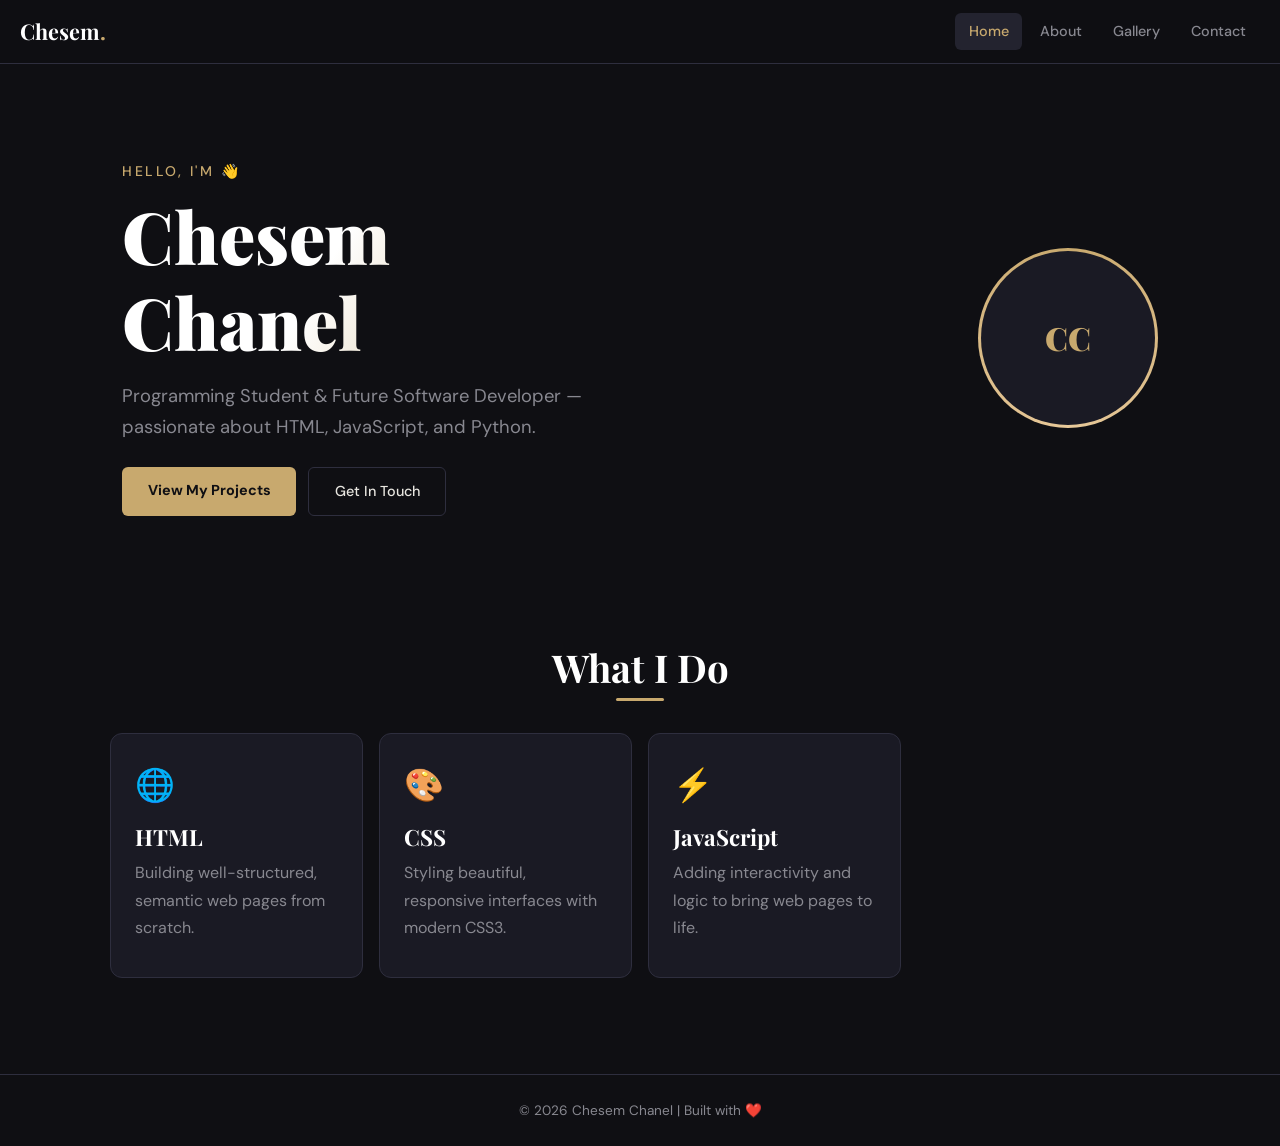
==== index.html @ 45ada789 "Add files via upload" ====
<!DOCTYPE html>
<html lang="en">
<head>
  <meta charset="UTF-8" />
  <meta name="viewport" content="width=device-width, initial-scale=1.0" />
  <title>Chesem Chanel | Portfolio</title>
  <link rel="stylesheet" href="styles.css" />
  <link href="https://fonts.googleapis.com/css2?family=Playfair+Display:wght@700;900&family=DM+Sans:wght@300;400;500&display=swap" rel="stylesheet" />
</head>
<body>

  <!-- NAV -->
  <nav class="navbar">
    <div class="nav-logo">Chesem<span class="dot">.</span></div>
    <button class="hamburger" id="hamburger" aria-label="Toggle menu">&#9776;</button>
    <ul class="nav-links" id="nav-links">
      <li><a href="index.html" class="active">Home</a></li>
      <li><a href="about.html">About</a></li>
      <li><a href="gallery.html">Gallery</a></li>
      <li><a href="contact.html">Contact</a></li>
    </ul>
  </nav>

  <!-- HERO -->
  <header class="hero">
    <div class="hero-content">
      <p class="hero-sub">Hello, I'm 👋</p>
      <h1 class="hero-title">Chesem Chanel</h1>
      <p class="hero-desc">Programming Student &amp; Future Software Developer — passionate about HTML, JavaScript, and Python.</p>
      <div class="hero-cta">
        <a href="gallery.html" class="btn btn-primary">View My Projects</a>
        <a href="contact.html" class="btn btn-outline">Get In Touch</a>
      </div>
    </div>
    <div class="hero-image">
      <div class="avatar-ring">
        <div class="avatar-inner">CC</div>
      </div>
    </div>
  </header>

  <!-- SKILLS -->
  <section class="skills-section">
    <h2 class="section-title">What I Do</h2>
    <div class="skills-grid">
      <div class="skill-card">
        <span class="skill-icon">🌐</span>
        <h3>HTML</h3>
        <p>Building well-structured, semantic web pages from scratch.</p>
      </div>
      <div class="skill-card">
        <span class="skill-icon">🎨</span>
        <h3>CSS</h3>
        <p>Styling beautiful, responsive interfaces with modern CSS3.</p>
      </div>
      <div class="skill-card">
        <span class="skill-icon">⚡</span>
        <h3>JavaScript</h3>
        <p>Adding interactivity and logic to bring web pages to life.</p>
      </div>

    </div>
  </section>

  <!-- FOOTER -->
  <footer class="footer">
    <p>&copy; 2026 Chesem Chanel | Built with ❤️</p>
  </footer>

  <script src="main.js"></script>
</body>
</html>
---- styles.css ----
/* ============================================================
   styles.css  –  Week 2: CSS Mastery – Responsive Portfolio
   Typography: Google Fonts (Playfair Display + DM Sans)
   Layout: Flexbox navigation, CSS Grid gallery
   Approach: Mobile-first responsive design
   ============================================================ */

/* ── CSS CUSTOM PROPERTIES ── */
:root {
  --clr-bg: #0f0f13;
  --clr-surface: #1a1a24;
  --clr-surface2: #23232f;
  --clr-accent: #c8a96e;
  --clr-accent2: #e8c99a;
  --clr-text: #e8e6e0;
  --clr-text-muted: #888890;
  --clr-border: #2e2e3e;
  --clr-white: #ffffff;

  --font-display: 'Playfair Display', Georgia, serif;
  --font-body: 'DM Sans', Helvetica, sans-serif;

  --radius: 12px;
  --radius-sm: 6px;
  --shadow: 0 4px 24px rgba(0,0,0,0.4);
  --transition: 0.25s ease;

  --max-width: 1100px;
  --nav-height: 64px;
}

/* ── RESET ── */
*, *::before, *::after { box-sizing: border-box; margin: 0; padding: 0; }

html { scroll-behavior: smooth; }

body {
  background: var(--clr-bg);
  color: var(--clr-text);
  font-family: var(--font-body);
  font-size: 16px;
  line-height: 1.7;
  min-height: 100vh;
}

img { max-width: 100%; display: block; }

a { color: inherit; text-decoration: none; }

ul { list-style: none; }

/* ── TYPOGRAPHY SYSTEM ── */
h1, h2, h3, h4 {
  font-family: var(--font-display);
  line-height: 1.2;
  color: var(--clr-white);
}

h1 { font-size: clamp(2.4rem, 8vw, 4.5rem); font-weight: 900; }
h2 { font-size: clamp(1.6rem, 4vw, 2.4rem); font-weight: 700; }
h3 { font-size: clamp(1.1rem, 2.5vw, 1.4rem); font-weight: 700; }
h4 { font-size: 1rem; font-weight: 500; }

p { color: var(--clr-text-muted); font-size: clamp(0.9rem, 2vw, 1rem); margin-bottom: 0.75rem; }

.hero-sub {
  font-family: var(--font-body);
  font-size: clamp(0.75rem, 2vw, 0.875rem);
  font-weight: 500;
  text-transform: uppercase;
  letter-spacing: 0.18em;
  color: var(--clr-accent);
  margin-bottom: 0.5rem;
}

.dot { color: var(--clr-accent); }

/* ── NAVIGATION – FLEXBOX ── */
.navbar {
  position: sticky;
  top: 0;
  z-index: 100;
  height: var(--nav-height);
  background: rgba(15,15,19,0.92);
  backdrop-filter: blur(12px);
  border-bottom: 1px solid var(--clr-border);

  display: flex;               /* Flexbox navigation */
  align-items: center;
  justify-content: space-between;
  padding: 0 1.25rem;
  gap: 1rem;
}

.nav-logo {
  font-family: var(--font-display);
  font-size: 1.35rem;
  font-weight: 700;
  color: var(--clr-white);
  flex-shrink: 0;
}

.nav-links {
  display: flex;               /* Flexbox link row */
  align-items: center;
  gap: 0.25rem;
}

.nav-links a {
  display: block;
  padding: 0.4rem 0.85rem;
  border-radius: var(--radius-sm);
  font-size: 0.9rem;
  font-weight: 500;
  color: var(--clr-text-muted);
  transition: color var(--transition), background var(--transition);
}

.nav-links a:hover,
.nav-links a.active {
  color: var(--clr-white);
  background: var(--clr-surface2);
}

.nav-links a.active {
  color: var(--clr-accent);
}

/* Hamburger – hidden on desktop */
.hamburger {
  display: none;
  background: none;
  border: none;
  color: var(--clr-text);
  font-size: 1.5rem;
  cursor: pointer;
  padding: 0.25rem 0.5rem;
  border-radius: var(--radius-sm);
  transition: color var(--transition);
}

.hamburger:hover { color: var(--clr-accent); }

/* ── HERO – FLEXBOX LAYOUT ── */
.hero {
  max-width: var(--max-width);
  margin: 0 auto;
  padding: 4rem 1.25rem 3rem;

  display: flex;               /* Flexbox hero layout */
  flex-direction: column;
  align-items: center;
  text-align: center;
  gap: 2.5rem;
}

.hero-title {
  margin-bottom: 1rem;
  background: linear-gradient(120deg, var(--clr-white) 40%, var(--clr-accent));
  -webkit-background-clip: text;
  -webkit-text-fill-color: transparent;
  background-clip: text;
}

.hero-desc {
  font-size: clamp(1rem, 2.5vw, 1.15rem);
  color: var(--clr-text-muted);
  max-width: 480px;
  margin: 0 auto 1.5rem;
}

.hero-cta {
  display: flex;
  flex-wrap: wrap;
  gap: 0.75rem;
  justify-content: center;
}

/* Avatar */
.avatar-ring {
  width: 180px;
  height: 180px;
  border-radius: 50%;
  background: conic-gradient(var(--clr-accent), var(--clr-accent2), var(--clr-accent));
  display: flex;
  align-items: center;
  justify-content: center;
  animation: spinRing 8s linear infinite;
  flex-shrink: 0;
}

.avatar-ring.large {
  width: 220px;
  height: 220px;
}

.avatar-inner {
  width: calc(100% - 6px);
  height: calc(100% - 6px);
  border-radius: 50%;
  background: var(--clr-surface);
  display: flex;
  align-items: center;
  justify-content: center;
  font-family: var(--font-display);
  font-size: 2rem;
  font-weight: 900;
  color: var(--clr-accent);
}

@keyframes spinRing {
  from { transform: rotate(0deg); }
  to   { transform: rotate(360deg); }
}

/* ── BUTTONS ── */
.btn {
  display: inline-block;
  padding: 0.7rem 1.6rem;
  border-radius: var(--radius-sm);
  font-family: var(--font-body);
  font-size: 0.9rem;
  font-weight: 500;
  cursor: pointer;
  border: none;
  transition: transform var(--transition), box-shadow var(--transition), opacity var(--transition);
}

.btn:hover { transform: translateY(-2px); box-shadow: var(--shadow); }
.btn:active { transform: translateY(0); }

.btn-primary {
  background: var(--clr-accent);
  color: #0f0f13;
  font-weight: 700;
}

.btn-primary:hover { background: var(--clr-accent2); }

.btn-outline {
  background: transparent;
  color: var(--clr-text);
  border: 1.5px solid var(--clr-border);
}

.btn-outline:hover {
  border-color: var(--clr-accent);
  color: var(--clr-accent);
}

.full-width { width: 100%; text-align: center; }

/* ── SECTION TITLE ── */
.section-title {
  text-align: center;
  margin-bottom: 2rem;
  position: relative;
}

.section-title::after {
  content: '';
  display: block;
  width: 48px;
  height: 3px;
  background: var(--clr-accent);
  border-radius: 2px;
  margin: 0.5rem auto 0;
}

/* ── SKILLS SECTION – CSS GRID ── */
.skills-section {
  max-width: var(--max-width);
  margin: 3rem auto;
  padding: 0 1.25rem 3rem;
}

.skills-grid {
  display: grid;                       /* CSS Grid */
  grid-template-columns: 1fr;          /* Mobile: 1 column */
  gap: 1rem;
}

.skill-card {
  background: var(--clr-surface);
  border: 1px solid var(--clr-border);
  border-radius: var(--radius);
  padding: 1.5rem;
  transition: border-color var(--transition), transform var(--transition);
}

.skill-card:hover {
  border-color: var(--clr-accent);
  transform: translateY(-4px);
}

.skill-icon {
  font-size: 2rem;
  display: block;
  margin-bottom: 0.75rem;
}

.skill-card h3 { margin-bottom: 0.5rem; }

/* ── PAGE MAIN ── */
.page-main {
  max-width: var(--max-width);
  margin: 0 auto;
  padding: 3rem 1.25rem 4rem;
}

.page-header {
  text-align: center;
  margin-bottom: 2.5rem;
}

.page-header .hero-title {
  background: linear-gradient(120deg, var(--clr-white) 40%, var(--clr-accent));
  -webkit-background-clip: text;
  -webkit-text-fill-color: transparent;
  background-clip: text;
}

/* ── ABOUT SECTION – FLEXBOX ── */
.about-section {
  display: flex;               /* Flexbox */
  flex-direction: column;
  align-items: center;
  gap: 2.5rem;
  margin-bottom: 4rem;
}

.about-text { flex: 1; }

.about-text .hero-title {
  background: linear-gradient(120deg, var(--clr-white) 40%, var(--clr-accent));
  -webkit-background-clip: text;
  -webkit-text-fill-color: transparent;
  background-clip: text;
  margin-bottom: 1rem;
}

.about-text p { margin-bottom: 1rem; }

.tech-tags {
  display: flex;
  flex-wrap: wrap;
  gap: 0.5rem;
  margin-top: 1.25rem;
}

.tag {
  background: var(--clr-surface2);
  border: 1px solid var(--clr-border);
  border-radius: 99px;
  padding: 0.3rem 0.8rem;
  font-size: 0.8rem;
  font-weight: 500;
  color: var(--clr-accent);
  transition: background var(--transition);
}

.tag:hover { background: var(--clr-surface); }

/* ── TIMELINE ── */
.timeline-section { margin-top: 2rem; }

.timeline {
  position: relative;
  padding-left: 1.5rem;
  border-left: 2px solid var(--clr-border);
}

.timeline-item {
  position: relative;
  padding-bottom: 2rem;
}

.timeline-dot {
  position: absolute;
  left: -1.65rem;
  top: 0.35rem;
  width: 12px;
  height: 12px;
  border-radius: 50%;
  background: var(--clr-accent);
  border: 2px solid var(--clr-bg);
}

.timeline-year {
  font-size: 0.78rem;
  color: var(--clr-accent);
  font-weight: 500;
  letter-spacing: 0.05em;
  display: block;
  margin-bottom: 0.25rem;
}

.timeline-content h3 { margin-bottom: 0.25rem; }

/* ── GALLERY – CSS GRID ── */
.filter-bar {
  display: flex;
  flex-wrap: wrap;
  gap: 0.5rem;
  margin-bottom: 2rem;
  justify-content: center;
}

.filter-btn {
  padding: 0.4rem 1rem;
  border-radius: 99px;
  border: 1px solid var(--clr-border);
  background: var(--clr-surface);
  color: var(--clr-text-muted);
  font-family: var(--font-body);
  font-size: 0.85rem;
  cursor: pointer;
  transition: all var(--transition);
}

.filter-btn:hover,
.filter-btn.active {
  background: var(--clr-accent);
  color: #0f0f13;
  border-color: var(--clr-accent);
  font-weight: 600;
}

.photo-grid {
  display: grid;                                   /* CSS Grid gallery */
  grid-template-columns: 1fr;                      /* Mobile: 1 col */
  gap: 1.25rem;
}

.gallery-item {
  background: var(--clr-surface);
  border: 1px solid var(--clr-border);
  border-radius: var(--radius);
  overflow: hidden;
  transition: transform var(--transition), box-shadow var(--transition);
}

.gallery-item:hover {
  transform: translateY(-6px);
  box-shadow: 0 16px 40px rgba(0,0,0,0.5);
}

.gallery-thumb {
  height: 180px;
  display: flex;
  align-items: flex-end;
  padding: 1rem;
  position: relative;
}

.gallery-label {
  background: rgba(0,0,0,0.5);
  backdrop-filter: blur(4px);
  color: #fff;
  font-size: 0.78rem;
  padding: 0.25rem 0.6rem;
  border-radius: var(--radius-sm);
}

.gallery-info {
  padding: 1rem 1.25rem 1.25rem;
}

.gallery-info h3 { margin-bottom: 0.25rem; }
.gallery-info p  { font-size: 0.85rem; margin-bottom: 0.5rem; }

.gallery-tag {
  font-size: 0.75rem;
  color: var(--clr-accent);
  font-weight: 500;
  border: 1px solid var(--clr-accent);
  border-radius: 99px;
  padding: 0.15rem 0.6rem;
}

/* Featured item spans 2 cols on larger screens */
.gallery-item.featured .gallery-thumb { height: 220px; }

/* ── CONTACT LAYOUT – FLEXBOX + GRID ── */
.contact-layout {
  display: flex;               /* Flexbox */
  flex-direction: column;
  gap: 2.5rem;
}

.contact-form-wrap {
  background: var(--clr-surface);
  border: 1px solid var(--clr-border);
  border-radius: var(--radius);
  padding: 2rem;
}

.contact-form { display: flex; flex-direction: column; gap: 1rem; }

.form-group {
  display: flex;
  flex-direction: column;
  gap: 0.4rem;
}

.form-group label {
  font-size: 0.85rem;
  font-weight: 500;
  color: var(--clr-text);
}

.form-group input,
.form-group textarea {
  background: var(--clr-surface2);
  border: 1.5px solid var(--clr-border);
  border-radius: var(--radius-sm);
  padding: 0.65rem 0.9rem;
  color: var(--clr-text);
  font-family: var(--font-body);
  font-size: 0.95rem;
  transition: border-color var(--transition);
  resize: vertical;
}

.form-group input:focus,
.form-group textarea:focus {
  outline: none;
  border-color: var(--clr-accent);
}

.form-group input::placeholder,
.form-group textarea::placeholder {
  color: var(--clr-text-muted);
}

.form-success {
  display: none;
  color: #43e97b;
  text-align: center;
  font-size: 0.9rem;
  margin-top: 0.5rem;
}

.contact-info {
  display: grid;               /* CSS Grid */
  grid-template-columns: 1fr;
  gap: 1rem;
}

.info-card {
  display: flex;               /* Flexbox */
  align-items: center;
  gap: 1rem;
  background: var(--clr-surface);
  border: 1px solid var(--clr-border);
  border-radius: var(--radius);
  padding: 1rem 1.25rem;
  transition: border-color var(--transition);
}

.info-card:hover { border-color: var(--clr-accent); }

.info-icon { font-size: 1.5rem; flex-shrink: 0; }

.info-card h4 { margin-bottom: 0; color: var(--clr-accent); font-size: 0.8rem; text-transform: uppercase; letter-spacing: 0.07em; }
.info-card p  { margin: 0; font-size: 0.9rem; color: var(--clr-text); }

/* ── FOOTER ── */
.footer {
  border-top: 1px solid var(--clr-border);
  text-align: center;
  padding: 1.5rem 1.25rem;
}

.footer p {
  font-size: 0.85rem;
  color: var(--clr-text-muted);
  margin: 0;
}

/* ============================================================
   RESPONSIVE BREAKPOINTS — Mobile-first
   ============================================================ */

/* ── TABLET  (≥ 600px) ── */
@media (min-width: 600px) {
  .skills-grid {
    grid-template-columns: repeat(2, 1fr);       /* 2 cols */
  }

  .photo-grid {
    grid-template-columns: repeat(2, 1fr);       /* 2 cols */
  }

  .gallery-item.featured {
    grid-column: span 2;                         /* Feature spans full row */
  }

  .contact-info {
    grid-template-columns: repeat(2, 1fr);
  }
}

/* ── DESKTOP  (≥ 900px) ── */
@media (min-width: 900px) {
  /* Nav */
  .hamburger { display: none; }
  .nav-links  { display: flex !important; }

  /* Hero */
  .hero {
    flex-direction: row;         /* Side-by-side */
    text-align: left;
    justify-content: space-between;
    padding: 6rem 2rem 5rem;
  }

  .hero-content { max-width: 520px; }
  .hero-cta { justify-content: flex-start; }
  .hero-desc { margin: 0 0 1.5rem; }

  /* Skills */
  .skills-grid {
    grid-template-columns: repeat(4, 1fr);       /* 4 cols */
  }

  /* About */
  .about-section {
    flex-direction: row;
    align-items: flex-start;
    gap: 4rem;
  }

  /* Gallery */
  .photo-grid {
    grid-template-columns: repeat(3, 1fr);       /* 3 cols */
  }

  .gallery-item.featured {
    grid-column: span 1;
  }

  /* Contact */
  .contact-layout {
    flex-direction: row;
    align-items: flex-start;
  }

  .contact-form-wrap { flex: 1.2; }

  .contact-info {
    grid-template-columns: 1fr;
    flex: 1;
  }
}

/* ── LARGE (≥ 1200px) ── */
@media (min-width: 1200px) {
  .photo-grid {
    grid-template-columns: repeat(3, 1fr);
  }
}

/* ── MOBILE NAV TOGGLE ── */
@media (max-width: 899px) {
  .hamburger { display: block; }

  .nav-links {
    display: none;
    position: absolute;
    top: var(--nav-height);
    left: 0;
    right: 0;
    background: var(--clr-surface);
    flex-direction: column;
    align-items: stretch;
    padding: 0.75rem 1rem;
    border-bottom: 1px solid var(--clr-border);
    gap: 0.25rem;
    z-index: 99;
  }

  .nav-links.open { display: flex; }

  .nav-links a {
    padding: 0.6rem 1rem;
  }
}
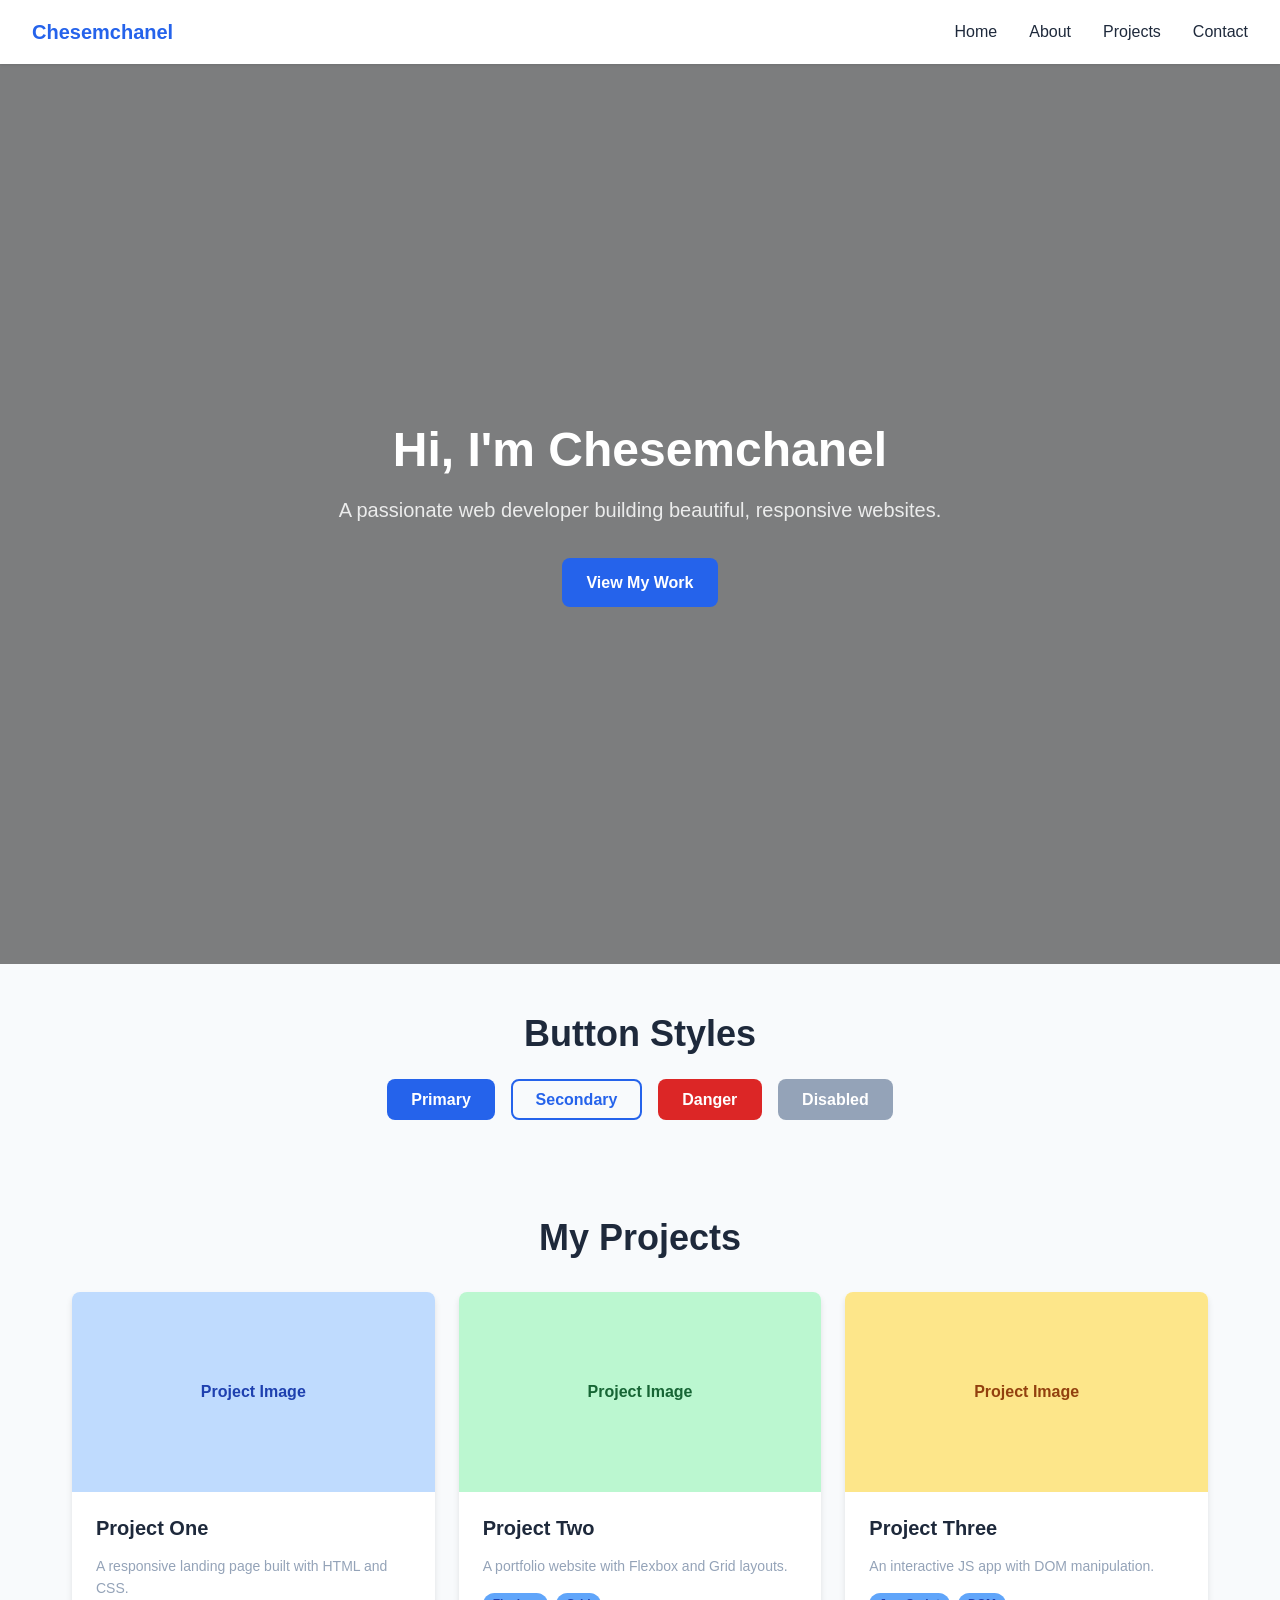
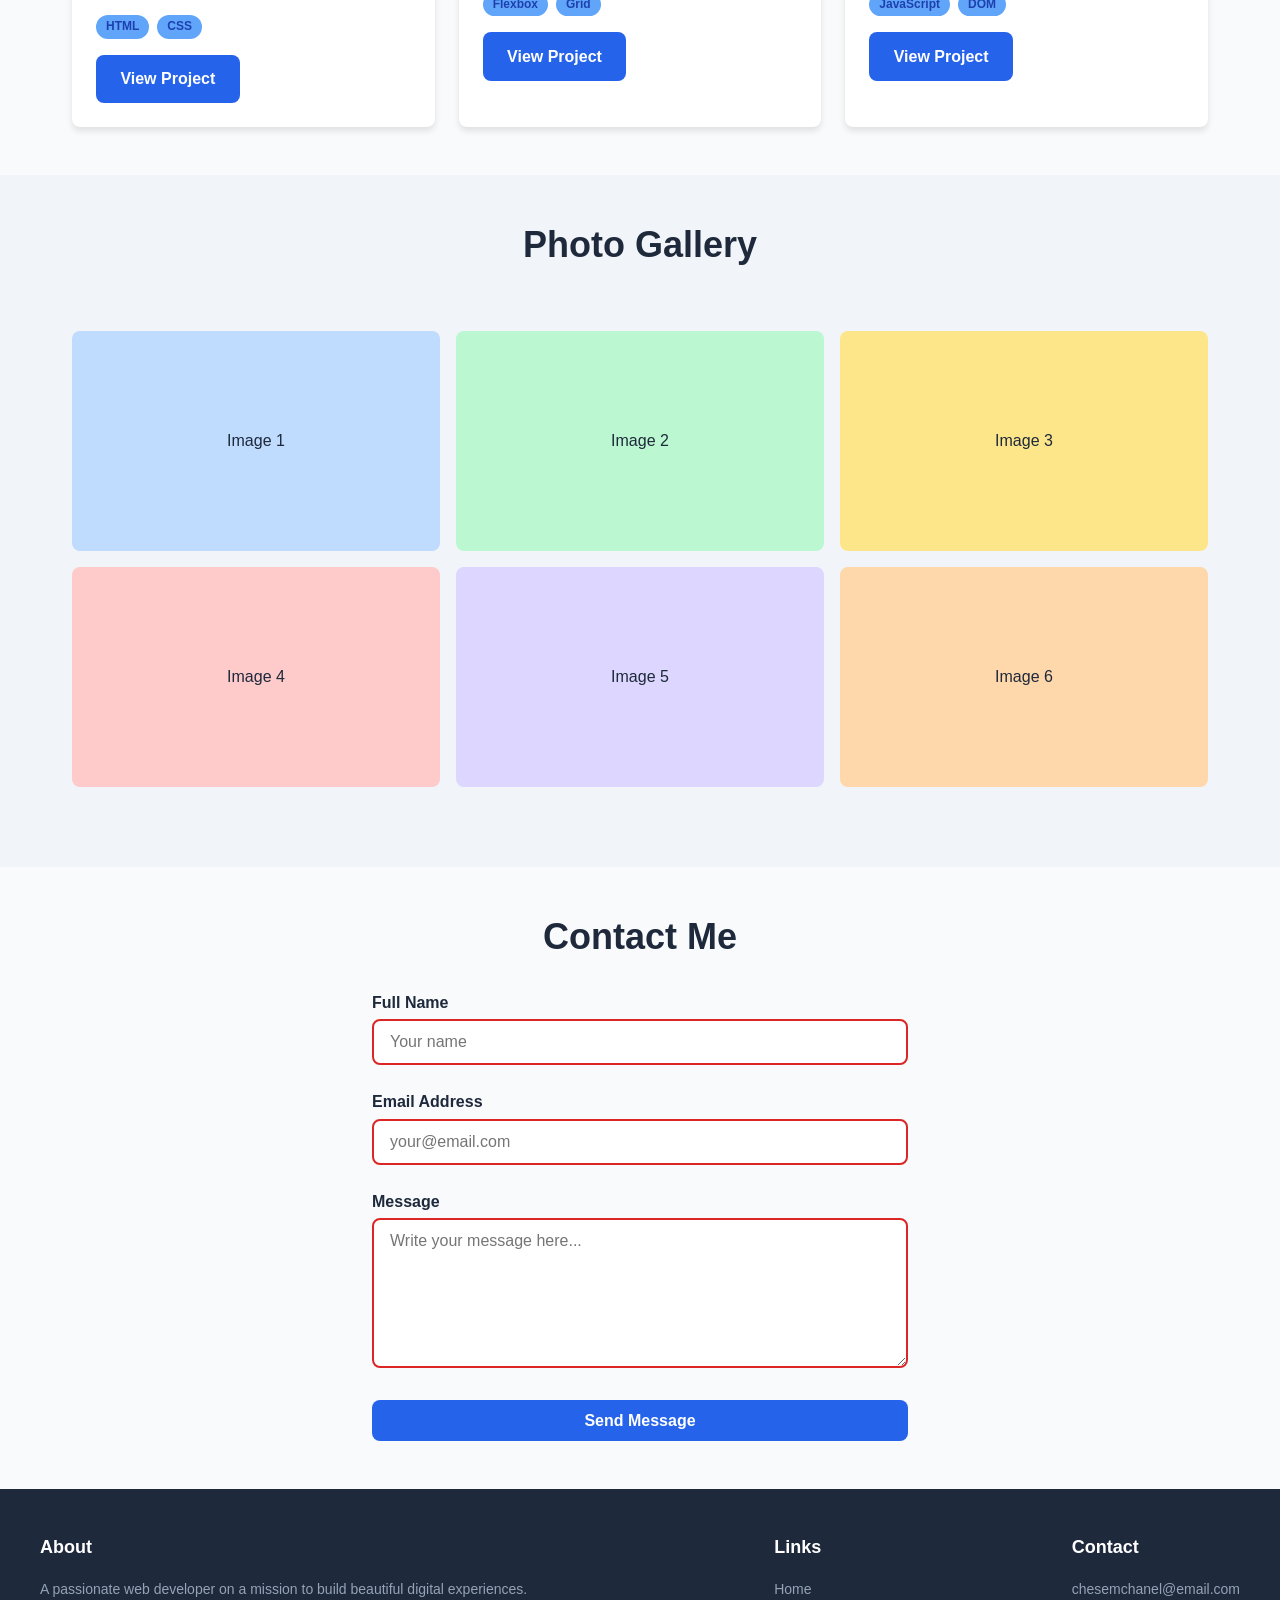
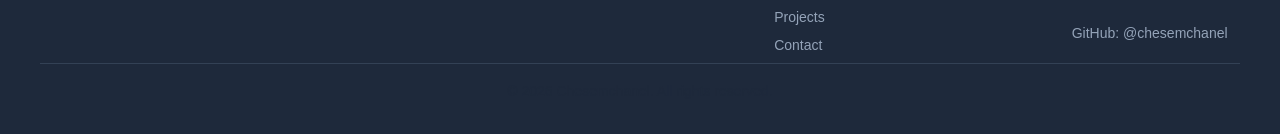
==== commit 1bb3fc4a: "Add files via upload" ====
--- a/index.html
+++ b/index.html
@@ -1,72 +1,136 @@
 <!DOCTYPE html>
 <html lang="en">
 <head>
-  <meta charset="UTF-8" />
-  <meta name="viewport" content="width=device-width, initial-scale=1.0" />
-  <title>Chesem Chanel | Portfolio</title>
-  <link rel="stylesheet" href="styles.css" />
-  <link href="https://fonts.googleapis.com/css2?family=Playfair+Display:wght@700;900&family=DM+Sans:wght@300;400;500&display=swap" rel="stylesheet" />
+    <meta charset="UTF-8">
+    <meta name="viewport" content="width=device-width, initial-scale=1.0">
+    <title>Chesemchanel - Portfolio</title>
+    <link rel="stylesheet" href="styles.css">
 </head>
 <body>
 
-  <!-- NAV -->
-  <nav class="navbar">
-    <div class="nav-logo">Chesem<span class="dot">.</span></div>
-    <button class="hamburger" id="hamburger" aria-label="Toggle menu">&#9776;</button>
-    <ul class="nav-links" id="nav-links">
-      <li><a href="index.html" class="active">Home</a></li>
-      <li><a href="about.html">About</a></li>
-      <li><a href="gallery.html">Gallery</a></li>
-      <li><a href="contact.html">Contact</a></li>
-    </ul>
-  </nav>
+    <!-- NAVIGATION (Task 4.1 - Flexbox nav) -->
+    <nav class="navbar">
+        <div class="navbar-logo">Chesemchanel</div>
+        <ul class="navbar-links">
+            <li><a href="#home">Home</a></li>
+            <li><a href="#about">About</a></li>
+            <li><a href="#projects">Projects</a></li>
+            <li><a href="#contact">Contact</a></li>
+        </ul>
+    </nav>
 
-  <!-- HERO -->
-  <header class="hero">
-    <div class="hero-content">
-      <p class="hero-sub">Hello, I'm 👋</p>
-      <h1 class="hero-title">Chesem Chanel</h1>
-      <p class="hero-desc">Programming Student &amp; Future Software Developer — passionate about HTML, JavaScript, and Python.</p>
-      <div class="hero-cta">
-        <a href="gallery.html" class="btn btn-primary">View My Projects</a>
-        <a href="contact.html" class="btn btn-outline">Get In Touch</a>
-      </div>
-    </div>
-    <div class="hero-image">
-      <div class="avatar-ring">
-        <div class="avatar-inner">CC</div>
-      </div>
-    </div>
-  </header>
+    <!-- HERO SECTION (Daily Challenge - Day 3) -->
+    <section class="hero" id="home">
+        <div class="hero-content">
+            <h1>Hi, I'm Chesemchanel</h1>
+            <p>A passionate web developer building beautiful, responsive websites.</p>
+            <a href="#projects" class="button button-primary">View My Work</a>
+        </div>
+    </section>
 
-  <!-- SKILLS -->
-  <section class="skills-section">
-    <h2 class="section-title">What I Do</h2>
-    <div class="skills-grid">
-      <div class="skill-card">
-        <span class="skill-icon">🌐</span>
-        <h3>HTML</h3>
-        <p>Building well-structured, semantic web pages from scratch.</p>
-      </div>
-      <div class="skill-card">
-        <span class="skill-icon">🎨</span>
-        <h3>CSS</h3>
-        <p>Styling beautiful, responsive interfaces with modern CSS3.</p>
-      </div>
-      <div class="skill-card">
-        <span class="skill-icon">⚡</span>
-        <h3>JavaScript</h3>
-        <p>Adding interactivity and logic to bring web pages to life.</p>
-      </div>
+    <!-- BUTTONS (Daily Challenge - Day 1) -->
+    <section style="padding: 3rem 2rem; text-align:center;">
+        <h2 style="margin-bottom:1.5rem;">Button Styles</h2>
+        <div style="display:flex; gap:1rem; justify-content:center; flex-wrap:wrap;">
+            <button class="button button-primary">Primary</button>
+            <button class="button button-secondary">Secondary</button>
+            <button class="button button-danger">Danger</button>
+            <button class="button button-disabled" disabled>Disabled</button>
+        </div>
+    </section>
 
-    </div>
-  </section>
+    <!-- PROJECTS GRID (Task 4.1 & 4.2) -->
+    <section id="projects" style="padding: 3rem 0;">
+        <h2 style="text-align:center; margin-bottom:2rem;">My Projects</h2>
+        <div class="projects-grid" style="max-width:1200px; margin:0 auto; padding:0 2rem;">
+            <div class="card">
+                <div style="height:200px;background:#bfdbfe;display:flex;align-items:center;justify-content:center;color:#1e40af;font-weight:600;">Project Image</div>
+                <div class="card-body">
+                    <h3 class="card-title">Project One</h3>
+                    <p class="card-description">A responsive landing page built with HTML and CSS.</p>
+                    <div class="card-tags"><span class="tag">HTML</span><span class="tag">CSS</span></div>
+                    <a href="#" class="button button-primary">View Project</a>
+                </div>
+            </div>
+            <div class="card">
+                <div style="height:200px;background:#bbf7d0;display:flex;align-items:center;justify-content:center;color:#166534;font-weight:600;">Project Image</div>
+                <div class="card-body">
+                    <h3 class="card-title">Project Two</h3>
+                    <p class="card-description">A portfolio website with Flexbox and Grid layouts.</p>
+                    <div class="card-tags"><span class="tag">Flexbox</span><span class="tag">Grid</span></div>
+                    <a href="#" class="button button-primary">View Project</a>
+                </div>
+            </div>
+            <div class="card">
+                <div style="height:200px;background:#fde68a;display:flex;align-items:center;justify-content:center;color:#92400e;font-weight:600;">Project Image</div>
+                <div class="card-body">
+                    <h3 class="card-title">Project Three</h3>
+                    <p class="card-description">An interactive JS app with DOM manipulation.</p>
+                    <div class="card-tags"><span class="tag">JavaScript</span><span class="tag">DOM</span></div>
+                    <a href="#" class="button button-primary">View Project</a>
+                </div>
+            </div>
+        </div>
+    </section>
 
-  <!-- FOOTER -->
-  <footer class="footer">
-    <p>&copy; 2026 Chesem Chanel | Built with ❤️</p>
-  </footer>
+    <!-- PHOTO GALLERY (Task 4.2 - CSS Grid) -->
+    <section style="padding: 3rem 0; background:#f1f5f9;">
+        <h2 style="text-align:center; margin-bottom:2rem;">Photo Gallery</h2>
+        <div class="photo-gallery" style="max-width:1200px; margin:0 auto;">
+            <div style="height:220px;background:#bfdbfe;border-radius:8px;display:flex;align-items:center;justify-content:center;">Image 1</div>
+            <div style="height:220px;background:#bbf7d0;border-radius:8px;display:flex;align-items:center;justify-content:center;">Image 2</div>
+            <div style="height:220px;background:#fde68a;border-radius:8px;display:flex;align-items:center;justify-content:center;">Image 3</div>
+            <div style="height:220px;background:#fecaca;border-radius:8px;display:flex;align-items:center;justify-content:center;">Image 4</div>
+            <div style="height:220px;background:#ddd6fe;border-radius:8px;display:flex;align-items:center;justify-content:center;">Image 5</div>
+            <div style="height:220px;background:#fed7aa;border-radius:8px;display:flex;align-items:center;justify-content:center;">Image 6</div>
+        </div>
+    </section>
 
-  <script src="main.js"></script>
+    <!-- CONTACT FORM (Daily Challenge - Day 4) -->
+    <section id="contact" style="padding: 3rem 2rem; max-width:600px; margin:0 auto;">
+        <h2 style="margin-bottom:2rem; text-align:center;">Contact Me</h2>
+        <form>
+            <div class="form-group">
+                <label for="name">Full Name</label>
+                <input type="text" id="name" name="name" placeholder="Your name" required>
+            </div>
+            <div class="form-group">
+                <label for="email">Email Address</label>
+                <input type="email" id="email" name="email" placeholder="your@email.com" required>
+            </div>
+            <div class="form-group">
+                <label for="message">Message</label>
+                <textarea id="message" name="message" placeholder="Write your message here..." required></textarea>
+            </div>
+            <button type="submit" class="button button-primary" style="width:100%;">Send Message</button>
+        </form>
+    </section>
+
+    <!-- FOOTER (Task 4.1 & Daily Challenge Day 5) -->
+    <footer class="footer">
+        <div class="footer-grid" style="max-width:1200px; margin:0 auto;">
+            <div class="footer-col">
+                <h4>About</h4>
+                <p>A passionate web developer on a mission to build beautiful digital experiences.</p>
+            </div>
+            <div class="footer-col">
+                <h4>Links</h4>
+                <ul>
+                    <li><a href="#home">Home</a></li>
+                    <li><a href="#projects">Projects</a></li>
+                    <li><a href="#contact">Contact</a></li>
+                </ul>
+            </div>
+            <div class="footer-col">
+                <h4>Contact</h4>
+                <p>chesemchanel@email.com</p>
+                <p>GitHub: @chesemchanel</p>
+            </div>
+        </div>
+        <div class="footer-copyright" style="max-width:1200px; margin:0 auto;">
+            <p>&copy; 2026 Chesemchanel. All rights reserved.</p>
+        </div>
+    </footer>
+
 </body>
 </html>
--- a/styles.css
+++ b/styles.css
@@ -1,688 +1,506 @@
 /* ============================================================
-   styles.css  –  Week 2: CSS Mastery – Responsive Portfolio
-   Typography: Google Fonts (Playfair Display + DM Sans)
-   Layout: Flexbox navigation, CSS Grid gallery
-   Approach: Mobile-first responsive design
-   ============================================================ */
-
-/* ── CSS CUSTOM PROPERTIES ── */
+   TASK 3.1: CSS SETUP & BASIC STYLING
+   ============================================================ */
+
+/* 1. Reset default styles */
+* {
+    margin: 0;
+    padding: 0;
+    box-sizing: border-box;
+}
+
+/* 2. Google Fonts import */
+@import url('https://fonts.googleapis.com/css2?family=Poppins:wght@400;600;700&family=Open+Sans:wght@400;500&display=swap');
+
+/* ============================================================
+   TASK 3.3: TYPOGRAPHY SYSTEM
+   ============================================================ */
+
 :root {
-  --clr-bg: #0f0f13;
-  --clr-surface: #1a1a24;
-  --clr-surface2: #23232f;
-  --clr-accent: #c8a96e;
-  --clr-accent2: #e8c99a;
-  --clr-text: #e8e6e0;
-  --clr-text-muted: #888890;
-  --clr-border: #2e2e3e;
-  --clr-white: #ffffff;
-
-  --font-display: 'Playfair Display', Georgia, serif;
-  --font-body: 'DM Sans', Helvetica, sans-serif;
-
-  --radius: 12px;
-  --radius-sm: 6px;
-  --shadow: 0 4px 24px rgba(0,0,0,0.4);
-  --transition: 0.25s ease;
-
-  --max-width: 1100px;
-  --nav-height: 64px;
-}
-
-/* ── RESET ── */
-*, *::before, *::after { box-sizing: border-box; margin: 0; padding: 0; }
-
-html { scroll-behavior: smooth; }
-
+    /* Font families */
+    --font-heading: 'Poppins', sans-serif;
+    --font-body: 'Open Sans', sans-serif;
+
+    /* Type scale */
+    --font-xs:   0.75rem;   /* 12px */
+    --font-sm:   0.875rem;  /* 14px */
+    --font-base: 1rem;      /* 16px */
+    --font-lg:   1.125rem;  /* 18px */
+    --font-xl:   1.25rem;   /* 20px */
+    --font-2xl:  1.5rem;    /* 24px */
+    --font-3xl:  1.875rem;  /* 30px */
+    --font-4xl:  2.25rem;   /* 36px */
+    --font-5xl:  3rem;      /* 48px */
+
+    /* Color system - Task 3.1 */
+    --color-primary:        #2563eb;
+    --color-primary-light:  #60a5fa;
+    --color-primary-dark:   #1e40af;
+    --color-secondary:      #7c3aed;
+    --color-background:     #f8fafc;
+    --color-text:           #1e293b;
+    --color-muted:          #94a3b8;
+
+    /* Spacing */
+    --space-xs:  0.25rem;
+    --space-sm:  0.5rem;
+    --space-md:  1rem;
+    --space-lg:  1.5rem;
+    --space-xl:  2rem;
+    --space-2xl: 3rem;
+
+    /* Border radius */
+    --radius-sm: 4px;
+    --radius-md: 8px;
+    --radius-lg: 16px;
+
+    /* Shadows */
+    --shadow-sm: 0 1px 3px rgba(0,0,0,0.1);
+    --shadow-md: 0 4px 6px rgba(0,0,0,0.1);
+    --shadow-lg: 0 10px 20px rgba(0,0,0,0.1);
+}
+
+/* Base typography */
 body {
-  background: var(--clr-bg);
-  color: var(--clr-text);
-  font-family: var(--font-body);
-  font-size: 16px;
-  line-height: 1.7;
-  min-height: 100vh;
-}
-
-img { max-width: 100%; display: block; }
-
-a { color: inherit; text-decoration: none; }
-
-ul { list-style: none; }
-
-/* ── TYPOGRAPHY SYSTEM ── */
-h1, h2, h3, h4 {
-  font-family: var(--font-display);
-  line-height: 1.2;
-  color: var(--clr-white);
-}
-
-h1 { font-size: clamp(2.4rem, 8vw, 4.5rem); font-weight: 900; }
-h2 { font-size: clamp(1.6rem, 4vw, 2.4rem); font-weight: 700; }
-h3 { font-size: clamp(1.1rem, 2.5vw, 1.4rem); font-weight: 700; }
-h4 { font-size: 1rem; font-weight: 500; }
-
-p { color: var(--clr-text-muted); font-size: clamp(0.9rem, 2vw, 1rem); margin-bottom: 0.75rem; }
-
-.hero-sub {
-  font-family: var(--font-body);
-  font-size: clamp(0.75rem, 2vw, 0.875rem);
-  font-weight: 500;
-  text-transform: uppercase;
-  letter-spacing: 0.18em;
-  color: var(--clr-accent);
-  margin-bottom: 0.5rem;
-}
-
-.dot { color: var(--clr-accent); }
-
-/* ── NAVIGATION – FLEXBOX ── */
+    font-family: var(--font-body);
+    font-size: var(--font-base);
+    line-height: 1.6;
+    color: var(--color-text);
+    background-color: var(--color-background);
+}
+
+h1, h2, h3, h4, h5, h6 {
+    font-family: var(--font-heading);
+    font-weight: 700;
+    line-height: 1.2;
+    margin-bottom: var(--space-md);
+}
+
+h1 { font-size: var(--font-5xl); }
+h2 { font-size: var(--font-4xl); }
+h3 { font-size: var(--font-3xl); }
+h4 { font-size: var(--font-2xl); }
+h5 { font-size: var(--font-xl); }
+h6 { font-size: var(--font-lg); }
+
+p {
+    margin-bottom: var(--space-md);
+    color: var(--color-text);
+}
+
+a {
+    color: var(--color-primary);
+    text-decoration: none;
+    transition: color 0.3s ease;
+}
+
+a:hover {
+    color: var(--color-primary-dark);
+}
+
+img {
+    max-width: 100%;
+    height: auto;
+    display: block;
+}
+
+/* ============================================================
+   TASK 3.2: BOX MODEL PRACTICE
+   ============================================================ */
+
+/* Fixed broken box - using box-sizing: border-box */
+.broken-box {
+    width: 300px;
+    padding: 20px;
+    border: none;
+    box-sizing: border-box; /* Fix: padding included in width */
+}
+
+/* Box model visualization boxes */
+.box-demo {
+    background-color: var(--color-primary-light);
+    padding: 20px;
+    border: 3px solid var(--color-primary);
+    margin: 20px;
+    border-radius: var(--radius-md);
+}
+
+/* Card component - exact spacing */
+.card {
+    background: #fff;
+    border-radius: var(--radius-md);
+    box-shadow: var(--shadow-md);
+    overflow: hidden;
+    transition: box-shadow 0.3s ease;
+}
+
+.card:hover {
+    box-shadow: 0 10px 20px rgba(0,0,0,0.1);
+}
+
+.card img {
+    width: 100%;
+    height: 200px;
+    object-fit: cover;
+}
+
+.card-body {
+    padding: var(--space-lg);
+}
+
+.card-title {
+    font-size: var(--font-xl);
+    margin-bottom: 15px;
+}
+
+.card-description {
+    color: var(--color-muted);
+    font-size: var(--font-sm);
+    margin-bottom: var(--space-md);
+}
+
+.card-tags {
+    display: flex;
+    gap: var(--space-sm);
+    flex-wrap: wrap;
+    margin-bottom: var(--space-md);
+}
+
+.tag {
+    background: var(--color-primary-light);
+    color: var(--color-primary-dark);
+    padding: 2px 10px;
+    border-radius: 999px;
+    font-size: var(--font-xs);
+    font-weight: 600;
+}
+
+/* ============================================================
+   TASK 4.1: FLEXBOX LAYOUT
+   ============================================================ */
+
+/* Navigation bar */
 .navbar {
-  position: sticky;
-  top: 0;
-  z-index: 100;
-  height: var(--nav-height);
-  background: rgba(15,15,19,0.92);
-  backdrop-filter: blur(12px);
-  border-bottom: 1px solid var(--clr-border);
-
-  display: flex;               /* Flexbox navigation */
-  align-items: center;
-  justify-content: space-between;
-  padding: 0 1.25rem;
-  gap: 1rem;
-}
-
-.nav-logo {
-  font-family: var(--font-display);
-  font-size: 1.35rem;
-  font-weight: 700;
-  color: var(--clr-white);
-  flex-shrink: 0;
-}
-
-.nav-links {
-  display: flex;               /* Flexbox link row */
-  align-items: center;
-  gap: 0.25rem;
-}
-
-.nav-links a {
-  display: block;
-  padding: 0.4rem 0.85rem;
-  border-radius: var(--radius-sm);
-  font-size: 0.9rem;
-  font-weight: 500;
-  color: var(--clr-text-muted);
-  transition: color var(--transition), background var(--transition);
-}
-
-.nav-links a:hover,
-.nav-links a.active {
-  color: var(--clr-white);
-  background: var(--clr-surface2);
-}
-
-.nav-links a.active {
-  color: var(--clr-accent);
-}
-
-/* Hamburger – hidden on desktop */
-.hamburger {
-  display: none;
-  background: none;
-  border: none;
-  color: var(--clr-text);
-  font-size: 1.5rem;
-  cursor: pointer;
-  padding: 0.25rem 0.5rem;
-  border-radius: var(--radius-sm);
-  transition: color var(--transition);
-}
-
-.hamburger:hover { color: var(--clr-accent); }
-
-/* ── HERO – FLEXBOX LAYOUT ── */
+    display: flex;
+    justify-content: space-between;
+    align-items: center;
+    padding: var(--space-md) var(--space-xl);
+    background: #fff;
+    box-shadow: var(--shadow-sm);
+    position: sticky;
+    top: 0;
+    z-index: 100;
+}
+
+.navbar-logo {
+    font-family: var(--font-heading);
+    font-size: var(--font-xl);
+    font-weight: 700;
+    color: var(--color-primary);
+}
+
+.navbar-links {
+    display: flex;
+    align-items: center;
+    gap: var(--space-xl);
+    list-style: none;
+}
+
+.navbar-links a {
+    color: var(--color-text);
+    font-weight: 500;
+    transition: color 0.3s ease;
+}
+
+.navbar-links a:hover {
+    color: var(--color-primary);
+}
+
+/* Card row */
+.card-row {
+    display: flex;
+    gap: var(--space-lg);
+    flex-wrap: wrap;
+    justify-content: space-between;
+    padding: var(--space-xl);
+}
+
+.card-row .card {
+    flex: 1 1 280px;
+}
+
+/* Footer layout */
+.footer {
+    background: var(--color-text);
+    color: #fff;
+    padding: var(--space-2xl) var(--space-xl) var(--space-md);
+}
+
+.footer-grid {
+    display: flex;
+    gap: var(--space-2xl);
+    flex-wrap: wrap;
+    justify-content: space-between;
+    margin-bottom: var(--space-xl);
+}
+
+.footer-col h4 {
+    color: #fff;
+    margin-bottom: var(--space-md);
+    font-size: var(--font-lg);
+}
+
+.footer-col p,
+.footer-col a {
+    color: var(--color-muted);
+    font-size: var(--font-sm);
+    line-height: 2;
+}
+
+.footer-col a:hover {
+    color: var(--color-primary-light);
+}
+
+.footer-col ul {
+    list-style: none;
+}
+
+.footer-copyright {
+    text-align: center;
+    color: var(--color-muted);
+    font-size: var(--font-sm);
+    border-top: 1px solid #334155;
+    padding-top: var(--space-md);
+}
+
+/* ============================================================
+   TASK 4.2: CSS GRID LAYOUT
+   ============================================================ */
+
+/* Photo gallery - 3 column grid */
+.photo-gallery {
+    display: grid;
+    grid-template-columns: repeat(3, 1fr);
+    gap: var(--space-md);
+    padding: var(--space-xl);
+}
+
+.photo-gallery img {
+    width: 100%;
+    height: 220px;
+    object-fit: cover;
+    border-radius: var(--radius-md);
+}
+
+/* Magazine layout */
+.magazine-layout {
+    display: grid;
+    grid-template-columns: 250px 1fr;
+    grid-template-rows: auto 1fr auto;
+    grid-template-areas:
+        "header  header"
+        "sidebar main"
+        "footer  footer";
+    gap: var(--space-md);
+    min-height: 100vh;
+}
+
+.mag-header  { grid-area: header;  background: var(--color-primary); color: #fff; padding: var(--space-lg); }
+.mag-sidebar { grid-area: sidebar; background: #e2e8f0; padding: var(--space-lg); }
+.mag-main    { grid-area: main;    padding: var(--space-lg); }
+.mag-footer  { grid-area: footer;  background: var(--color-text); color: #fff; padding: var(--space-lg); text-align: center; }
+
+/* Projects grid - responsive */
+.projects-grid {
+    display: grid;
+    grid-template-columns: repeat(3, 1fr);
+    gap: var(--space-lg);
+    padding: var(--space-xl);
+}
+
+/* ============================================================
+   TASK 4.4: POLISH & REFINEMENT - Hover, Transitions, Focus
+   ============================================================ */
+
+/* Buttons */
+.button {
+    display: inline-block;
+    padding: 0.6rem 1.4rem;
+    border-radius: var(--radius-md);
+    font-family: var(--font-body);
+    font-size: var(--font-base);
+    font-weight: 600;
+    cursor: pointer;
+    border: 2px solid transparent;
+    transition: all 0.3s ease;
+}
+
+/* Primary button */
+.button-primary {
+    background: var(--color-primary);
+    color: #fff;
+}
+
+.button-primary:hover {
+    background: var(--color-primary-dark);
+    transform: translateY(-2px);
+    box-shadow: 0 4px 6px rgba(0,0,0,0.1);
+    color: #fff;
+}
+
+/* Secondary button */
+.button-secondary {
+    background: transparent;
+    color: var(--color-primary);
+    border-color: var(--color-primary);
+}
+
+.button-secondary:hover {
+    background: var(--color-primary);
+    color: #fff;
+    transform: translateY(-2px);
+    box-shadow: 0 4px 6px rgba(0,0,0,0.1);
+}
+
+/* Danger button */
+.button-danger {
+    background: #dc2626;
+    color: #fff;
+}
+
+.button-danger:hover {
+    background: #b91c1c;
+    transform: translateY(-2px);
+    box-shadow: 0 4px 6px rgba(0,0,0,0.1);
+    color: #fff;
+}
+
+/* Disabled button */
+.button-disabled,
+.button:disabled {
+    background: var(--color-muted);
+    color: #fff;
+    cursor: not-allowed;
+    border-color: transparent;
+}
+
+.button-disabled:hover {
+    transform: none;
+    box-shadow: none;
+}
+
+/* Focus states - Accessibility */
+a:focus,
+button:focus,
+.button:focus,
+input:focus,
+textarea:focus,
+select:focus {
+    outline: 2px solid var(--color-primary);
+    outline-offset: 2px;
+}
+
+/* ============================================================
+   TASK 4.3: MOBILE-FIRST RESPONSIVE DESIGN
+   ============================================================ */
+
+/* Mobile first - base styles (default = mobile) */
+.navbar-links { display: none; }
+.photo-gallery { grid-template-columns: 1fr; }
+.projects-grid { grid-template-columns: 1fr; }
+.magazine-layout { grid-template-columns: 1fr; grid-template-areas: "header" "main" "sidebar" "footer"; }
+.footer-grid { flex-direction: column; gap: var(--space-lg); }
+
+/* Tablet */
+@media (min-width: 768px) {
+    .navbar-links { display: flex; }
+    .photo-gallery { grid-template-columns: repeat(2, 1fr); }
+    .projects-grid { grid-template-columns: repeat(2, 1fr); }
+    .magazine-layout { grid-template-columns: 200px 1fr; grid-template-areas: "header header" "sidebar main" "footer footer"; }
+    .footer-grid { flex-direction: row; }
+}
+
+/* Desktop */
+@media (min-width: 1024px) {
+    .photo-gallery { grid-template-columns: repeat(3, 1fr); }
+    .projects-grid { grid-template-columns: repeat(3, 1fr); }
+    .magazine-layout { grid-template-columns: 250px 1fr; }
+}
+
+/* Large Desktop */
+@media (min-width: 1280px) {
+    .container { max-width: 1200px; margin: 0 auto; }
+}
+
+/* ============================================================
+   HERO SECTION (Daily Challenge - Day 3)
+   ============================================================ */
+
 .hero {
-  max-width: var(--max-width);
-  margin: 0 auto;
-  padding: 4rem 1.25rem 3rem;
-
-  display: flex;               /* Flexbox hero layout */
-  flex-direction: column;
-  align-items: center;
-  text-align: center;
-  gap: 2.5rem;
-}
-
-.hero-title {
-  margin-bottom: 1rem;
-  background: linear-gradient(120deg, var(--clr-white) 40%, var(--clr-accent));
-  -webkit-background-clip: text;
-  -webkit-text-fill-color: transparent;
-  background-clip: text;
-}
-
-.hero-desc {
-  font-size: clamp(1rem, 2.5vw, 1.15rem);
-  color: var(--clr-text-muted);
-  max-width: 480px;
-  margin: 0 auto 1.5rem;
-}
-
-.hero-cta {
-  display: flex;
-  flex-wrap: wrap;
-  gap: 0.75rem;
-  justify-content: center;
-}
-
-/* Avatar */
-.avatar-ring {
-  width: 180px;
-  height: 180px;
-  border-radius: 50%;
-  background: conic-gradient(var(--clr-accent), var(--clr-accent2), var(--clr-accent));
-  display: flex;
-  align-items: center;
-  justify-content: center;
-  animation: spinRing 8s linear infinite;
-  flex-shrink: 0;
-}
-
-.avatar-ring.large {
-  width: 220px;
-  height: 220px;
-}
-
-.avatar-inner {
-  width: calc(100% - 6px);
-  height: calc(100% - 6px);
-  border-radius: 50%;
-  background: var(--clr-surface);
-  display: flex;
-  align-items: center;
-  justify-content: center;
-  font-family: var(--font-display);
-  font-size: 2rem;
-  font-weight: 900;
-  color: var(--clr-accent);
-}
-
-@keyframes spinRing {
-  from { transform: rotate(0deg); }
-  to   { transform: rotate(360deg); }
-}
-
-/* ── BUTTONS ── */
-.btn {
-  display: inline-block;
-  padding: 0.7rem 1.6rem;
-  border-radius: var(--radius-sm);
-  font-family: var(--font-body);
-  font-size: 0.9rem;
-  font-weight: 500;
-  cursor: pointer;
-  border: none;
-  transition: transform var(--transition), box-shadow var(--transition), opacity var(--transition);
-}
-
-.btn:hover { transform: translateY(-2px); box-shadow: var(--shadow); }
-.btn:active { transform: translateY(0); }
-
-.btn-primary {
-  background: var(--clr-accent);
-  color: #0f0f13;
-  font-weight: 700;
-}
-
-.btn-primary:hover { background: var(--clr-accent2); }
-
-.btn-outline {
-  background: transparent;
-  color: var(--clr-text);
-  border: 1.5px solid var(--clr-border);
-}
-
-.btn-outline:hover {
-  border-color: var(--clr-accent);
-  color: var(--clr-accent);
-}
-
-.full-width { width: 100%; text-align: center; }
-
-/* ── SECTION TITLE ── */
-.section-title {
-  text-align: center;
-  margin-bottom: 2rem;
-  position: relative;
-}
-
-.section-title::after {
-  content: '';
-  display: block;
-  width: 48px;
-  height: 3px;
-  background: var(--clr-accent);
-  border-radius: 2px;
-  margin: 0.5rem auto 0;
-}
-
-/* ── SKILLS SECTION – CSS GRID ── */
-.skills-section {
-  max-width: var(--max-width);
-  margin: 3rem auto;
-  padding: 0 1.25rem 3rem;
-}
-
-.skills-grid {
-  display: grid;                       /* CSS Grid */
-  grid-template-columns: 1fr;          /* Mobile: 1 column */
-  gap: 1rem;
-}
-
-.skill-card {
-  background: var(--clr-surface);
-  border: 1px solid var(--clr-border);
-  border-radius: var(--radius);
-  padding: 1.5rem;
-  transition: border-color var(--transition), transform var(--transition);
-}
-
-.skill-card:hover {
-  border-color: var(--clr-accent);
-  transform: translateY(-4px);
-}
-
-.skill-icon {
-  font-size: 2rem;
-  display: block;
-  margin-bottom: 0.75rem;
-}
-
-.skill-card h3 { margin-bottom: 0.5rem; }
-
-/* ── PAGE MAIN ── */
-.page-main {
-  max-width: var(--max-width);
-  margin: 0 auto;
-  padding: 3rem 1.25rem 4rem;
-}
-
-.page-header {
-  text-align: center;
-  margin-bottom: 2.5rem;
-}
-
-.page-header .hero-title {
-  background: linear-gradient(120deg, var(--clr-white) 40%, var(--clr-accent));
-  -webkit-background-clip: text;
-  -webkit-text-fill-color: transparent;
-  background-clip: text;
-}
-
-/* ── ABOUT SECTION – FLEXBOX ── */
-.about-section {
-  display: flex;               /* Flexbox */
-  flex-direction: column;
-  align-items: center;
-  gap: 2.5rem;
-  margin-bottom: 4rem;
-}
-
-.about-text { flex: 1; }
-
-.about-text .hero-title {
-  background: linear-gradient(120deg, var(--clr-white) 40%, var(--clr-accent));
-  -webkit-background-clip: text;
-  -webkit-text-fill-color: transparent;
-  background-clip: text;
-  margin-bottom: 1rem;
-}
-
-.about-text p { margin-bottom: 1rem; }
-
-.tech-tags {
-  display: flex;
-  flex-wrap: wrap;
-  gap: 0.5rem;
-  margin-top: 1.25rem;
-}
-
-.tag {
-  background: var(--clr-surface2);
-  border: 1px solid var(--clr-border);
-  border-radius: 99px;
-  padding: 0.3rem 0.8rem;
-  font-size: 0.8rem;
-  font-weight: 500;
-  color: var(--clr-accent);
-  transition: background var(--transition);
-}
-
-.tag:hover { background: var(--clr-surface); }
-
-/* ── TIMELINE ── */
-.timeline-section { margin-top: 2rem; }
-
-.timeline {
-  position: relative;
-  padding-left: 1.5rem;
-  border-left: 2px solid var(--clr-border);
-}
-
-.timeline-item {
-  position: relative;
-  padding-bottom: 2rem;
-}
-
-.timeline-dot {
-  position: absolute;
-  left: -1.65rem;
-  top: 0.35rem;
-  width: 12px;
-  height: 12px;
-  border-radius: 50%;
-  background: var(--clr-accent);
-  border: 2px solid var(--clr-bg);
-}
-
-.timeline-year {
-  font-size: 0.78rem;
-  color: var(--clr-accent);
-  font-weight: 500;
-  letter-spacing: 0.05em;
-  display: block;
-  margin-bottom: 0.25rem;
-}
-
-.timeline-content h3 { margin-bottom: 0.25rem; }
-
-/* ── GALLERY – CSS GRID ── */
-.filter-bar {
-  display: flex;
-  flex-wrap: wrap;
-  gap: 0.5rem;
-  margin-bottom: 2rem;
-  justify-content: center;
-}
-
-.filter-btn {
-  padding: 0.4rem 1rem;
-  border-radius: 99px;
-  border: 1px solid var(--clr-border);
-  background: var(--clr-surface);
-  color: var(--clr-text-muted);
-  font-family: var(--font-body);
-  font-size: 0.85rem;
-  cursor: pointer;
-  transition: all var(--transition);
-}
-
-.filter-btn:hover,
-.filter-btn.active {
-  background: var(--clr-accent);
-  color: #0f0f13;
-  border-color: var(--clr-accent);
-  font-weight: 600;
-}
-
-.photo-grid {
-  display: grid;                                   /* CSS Grid gallery */
-  grid-template-columns: 1fr;                      /* Mobile: 1 col */
-  gap: 1.25rem;
-}
-
-.gallery-item {
-  background: var(--clr-surface);
-  border: 1px solid var(--clr-border);
-  border-radius: var(--radius);
-  overflow: hidden;
-  transition: transform var(--transition), box-shadow var(--transition);
-}
-
-.gallery-item:hover {
-  transform: translateY(-6px);
-  box-shadow: 0 16px 40px rgba(0,0,0,0.5);
-}
-
-.gallery-thumb {
-  height: 180px;
-  display: flex;
-  align-items: flex-end;
-  padding: 1rem;
-  position: relative;
-}
-
-.gallery-label {
-  background: rgba(0,0,0,0.5);
-  backdrop-filter: blur(4px);
-  color: #fff;
-  font-size: 0.78rem;
-  padding: 0.25rem 0.6rem;
-  border-radius: var(--radius-sm);
-}
-
-.gallery-info {
-  padding: 1rem 1.25rem 1.25rem;
-}
-
-.gallery-info h3 { margin-bottom: 0.25rem; }
-.gallery-info p  { font-size: 0.85rem; margin-bottom: 0.5rem; }
-
-.gallery-tag {
-  font-size: 0.75rem;
-  color: var(--clr-accent);
-  font-weight: 500;
-  border: 1px solid var(--clr-accent);
-  border-radius: 99px;
-  padding: 0.15rem 0.6rem;
-}
-
-/* Featured item spans 2 cols on larger screens */
-.gallery-item.featured .gallery-thumb { height: 220px; }
-
-/* ── CONTACT LAYOUT – FLEXBOX + GRID ── */
-.contact-layout {
-  display: flex;               /* Flexbox */
-  flex-direction: column;
-  gap: 2.5rem;
-}
-
-.contact-form-wrap {
-  background: var(--clr-surface);
-  border: 1px solid var(--clr-border);
-  border-radius: var(--radius);
-  padding: 2rem;
-}
-
-.contact-form { display: flex; flex-direction: column; gap: 1rem; }
+    min-height: 100vh;
+    background: linear-gradient(rgba(0,0,0,0.5), rgba(0,0,0,0.5)),
+                url('../images/hero-bg.jpg') center/cover no-repeat;
+    display: flex;
+    align-items: center;
+    justify-content: center;
+    text-align: center;
+    color: #fff;
+    padding: var(--space-xl);
+}
+
+.hero-content h1 {
+    font-size: clamp(var(--font-3xl), 6vw, var(--font-5xl));
+    margin-bottom: var(--space-md);
+}
+
+.hero-content p {
+    font-size: var(--font-xl);
+    color: rgba(255,255,255,0.85);
+    margin-bottom: var(--space-xl);
+}
+
+/* ============================================================
+   FORM STYLING (Daily Challenge - Day 4)
+   ============================================================ */
 
 .form-group {
-  display: flex;
-  flex-direction: column;
-  gap: 0.4rem;
+    margin-bottom: var(--space-lg);
 }
 
 .form-group label {
-  font-size: 0.85rem;
-  font-weight: 500;
-  color: var(--clr-text);
+    display: block;
+    font-weight: 600;
+    margin-bottom: var(--space-xs);
+    color: var(--color-text);
 }
 
 .form-group input,
+.form-group textarea,
+.form-group select {
+    width: 100%;
+    padding: 0.75rem 1rem;
+    border: 2px solid #cbd5e1;
+    border-radius: var(--radius-md);
+    font-family: var(--font-body);
+    font-size: var(--font-base);
+    color: var(--color-text);
+    background: #fff;
+    transition: border-color 0.3s ease;
+}
+
+.form-group input:focus,
+.form-group textarea:focus,
+.form-group select:focus {
+    border-color: var(--color-primary);
+    outline: none;
+}
+
+.form-group input:invalid,
+.form-group textarea:invalid {
+    border-color: #dc2626;
+}
+
 .form-group textarea {
-  background: var(--clr-surface2);
-  border: 1.5px solid var(--clr-border);
-  border-radius: var(--radius-sm);
-  padding: 0.65rem 0.9rem;
-  color: var(--clr-text);
-  font-family: var(--font-body);
-  font-size: 0.95rem;
-  transition: border-color var(--transition);
-  resize: vertical;
-}
-
-.form-group input:focus,
-.form-group textarea:focus {
-  outline: none;
-  border-color: var(--clr-accent);
-}
-
-.form-group input::placeholder,
-.form-group textarea::placeholder {
-  color: var(--clr-text-muted);
-}
-
-.form-success {
-  display: none;
-  color: #43e97b;
-  text-align: center;
-  font-size: 0.9rem;
-  margin-top: 0.5rem;
-}
-
-.contact-info {
-  display: grid;               /* CSS Grid */
-  grid-template-columns: 1fr;
-  gap: 1rem;
-}
-
-.info-card {
-  display: flex;               /* Flexbox */
-  align-items: center;
-  gap: 1rem;
-  background: var(--clr-surface);
-  border: 1px solid var(--clr-border);
-  border-radius: var(--radius);
-  padding: 1rem 1.25rem;
-  transition: border-color var(--transition);
-}
-
-.info-card:hover { border-color: var(--clr-accent); }
-
-.info-icon { font-size: 1.5rem; flex-shrink: 0; }
-
-.info-card h4 { margin-bottom: 0; color: var(--clr-accent); font-size: 0.8rem; text-transform: uppercase; letter-spacing: 0.07em; }
-.info-card p  { margin: 0; font-size: 0.9rem; color: var(--clr-text); }
-
-/* ── FOOTER ── */
-.footer {
-  border-top: 1px solid var(--clr-border);
-  text-align: center;
-  padding: 1.5rem 1.25rem;
-}
-
-.footer p {
-  font-size: 0.85rem;
-  color: var(--clr-text-muted);
-  margin: 0;
-}
-
-/* ============================================================
-   RESPONSIVE BREAKPOINTS — Mobile-first
-   ============================================================ */
-
-/* ── TABLET  (≥ 600px) ── */
-@media (min-width: 600px) {
-  .skills-grid {
-    grid-template-columns: repeat(2, 1fr);       /* 2 cols */
-  }
-
-  .photo-grid {
-    grid-template-columns: repeat(2, 1fr);       /* 2 cols */
-  }
-
-  .gallery-item.featured {
-    grid-column: span 2;                         /* Feature spans full row */
-  }
-
-  .contact-info {
-    grid-template-columns: repeat(2, 1fr);
-  }
-}
-
-/* ── DESKTOP  (≥ 900px) ── */
-@media (min-width: 900px) {
-  /* Nav */
-  .hamburger { display: none; }
-  .nav-links  { display: flex !important; }
-
-  /* Hero */
-  .hero {
-    flex-direction: row;         /* Side-by-side */
-    text-align: left;
-    justify-content: space-between;
-    padding: 6rem 2rem 5rem;
-  }
-
-  .hero-content { max-width: 520px; }
-  .hero-cta { justify-content: flex-start; }
-  .hero-desc { margin: 0 0 1.5rem; }
-
-  /* Skills */
-  .skills-grid {
-    grid-template-columns: repeat(4, 1fr);       /* 4 cols */
-  }
-
-  /* About */
-  .about-section {
-    flex-direction: row;
-    align-items: flex-start;
-    gap: 4rem;
-  }
-
-  /* Gallery */
-  .photo-grid {
-    grid-template-columns: repeat(3, 1fr);       /* 3 cols */
-  }
-
-  .gallery-item.featured {
-    grid-column: span 1;
-  }
-
-  /* Contact */
-  .contact-layout {
-    flex-direction: row;
-    align-items: flex-start;
-  }
-
-  .contact-form-wrap { flex: 1.2; }
-
-  .contact-info {
-    grid-template-columns: 1fr;
-    flex: 1;
-  }
-}
-
-/* ── LARGE (≥ 1200px) ── */
-@media (min-width: 1200px) {
-  .photo-grid {
-    grid-template-columns: repeat(3, 1fr);
-  }
-}
-
-/* ── MOBILE NAV TOGGLE ── */
-@media (max-width: 899px) {
-  .hamburger { display: block; }
-
-  .nav-links {
-    display: none;
-    position: absolute;
-    top: var(--nav-height);
-    left: 0;
-    right: 0;
-    background: var(--clr-surface);
-    flex-direction: column;
-    align-items: stretch;
-    padding: 0.75rem 1rem;
-    border-bottom: 1px solid var(--clr-border);
-    gap: 0.25rem;
-    z-index: 99;
-  }
-
-  .nav-links.open { display: flex; }
-
-  .nav-links a {
-    padding: 0.6rem 1rem;
-  }
-}
+    min-height: 150px;
+    resize: vertical;
+}
